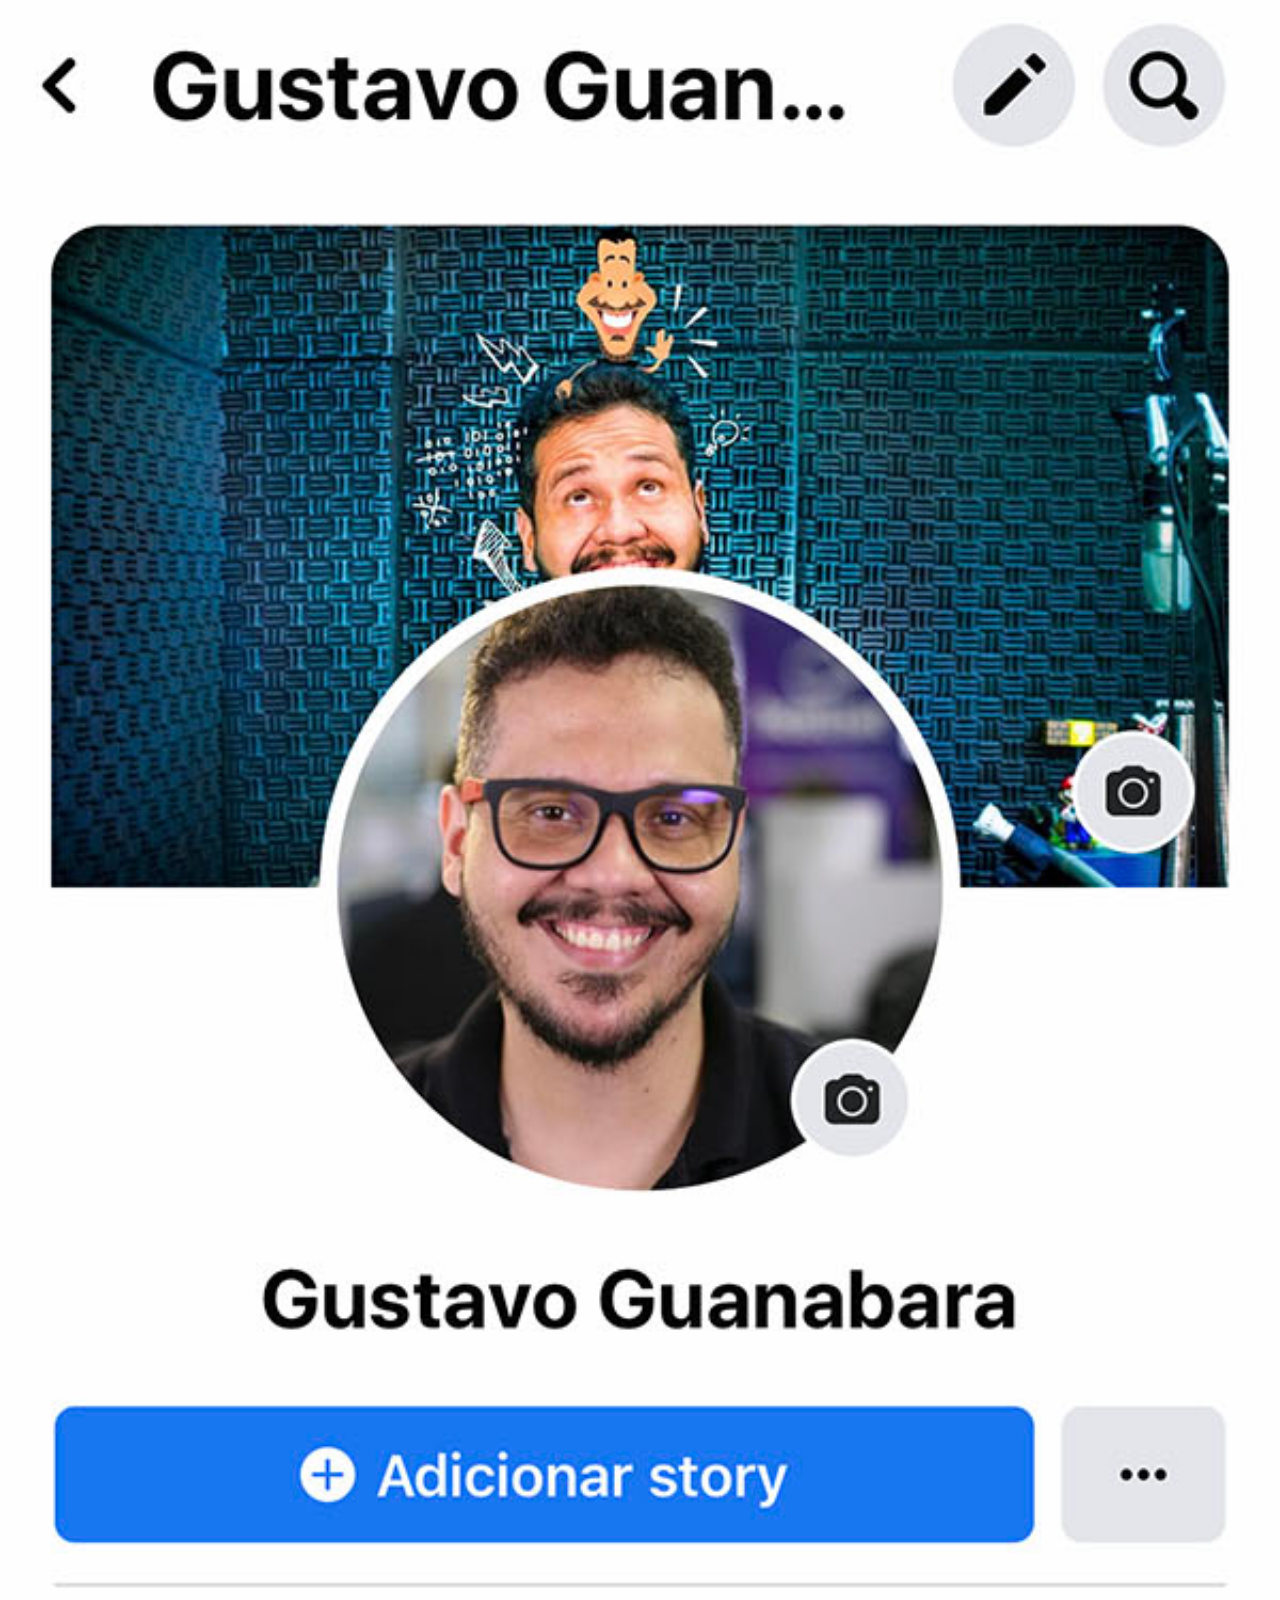
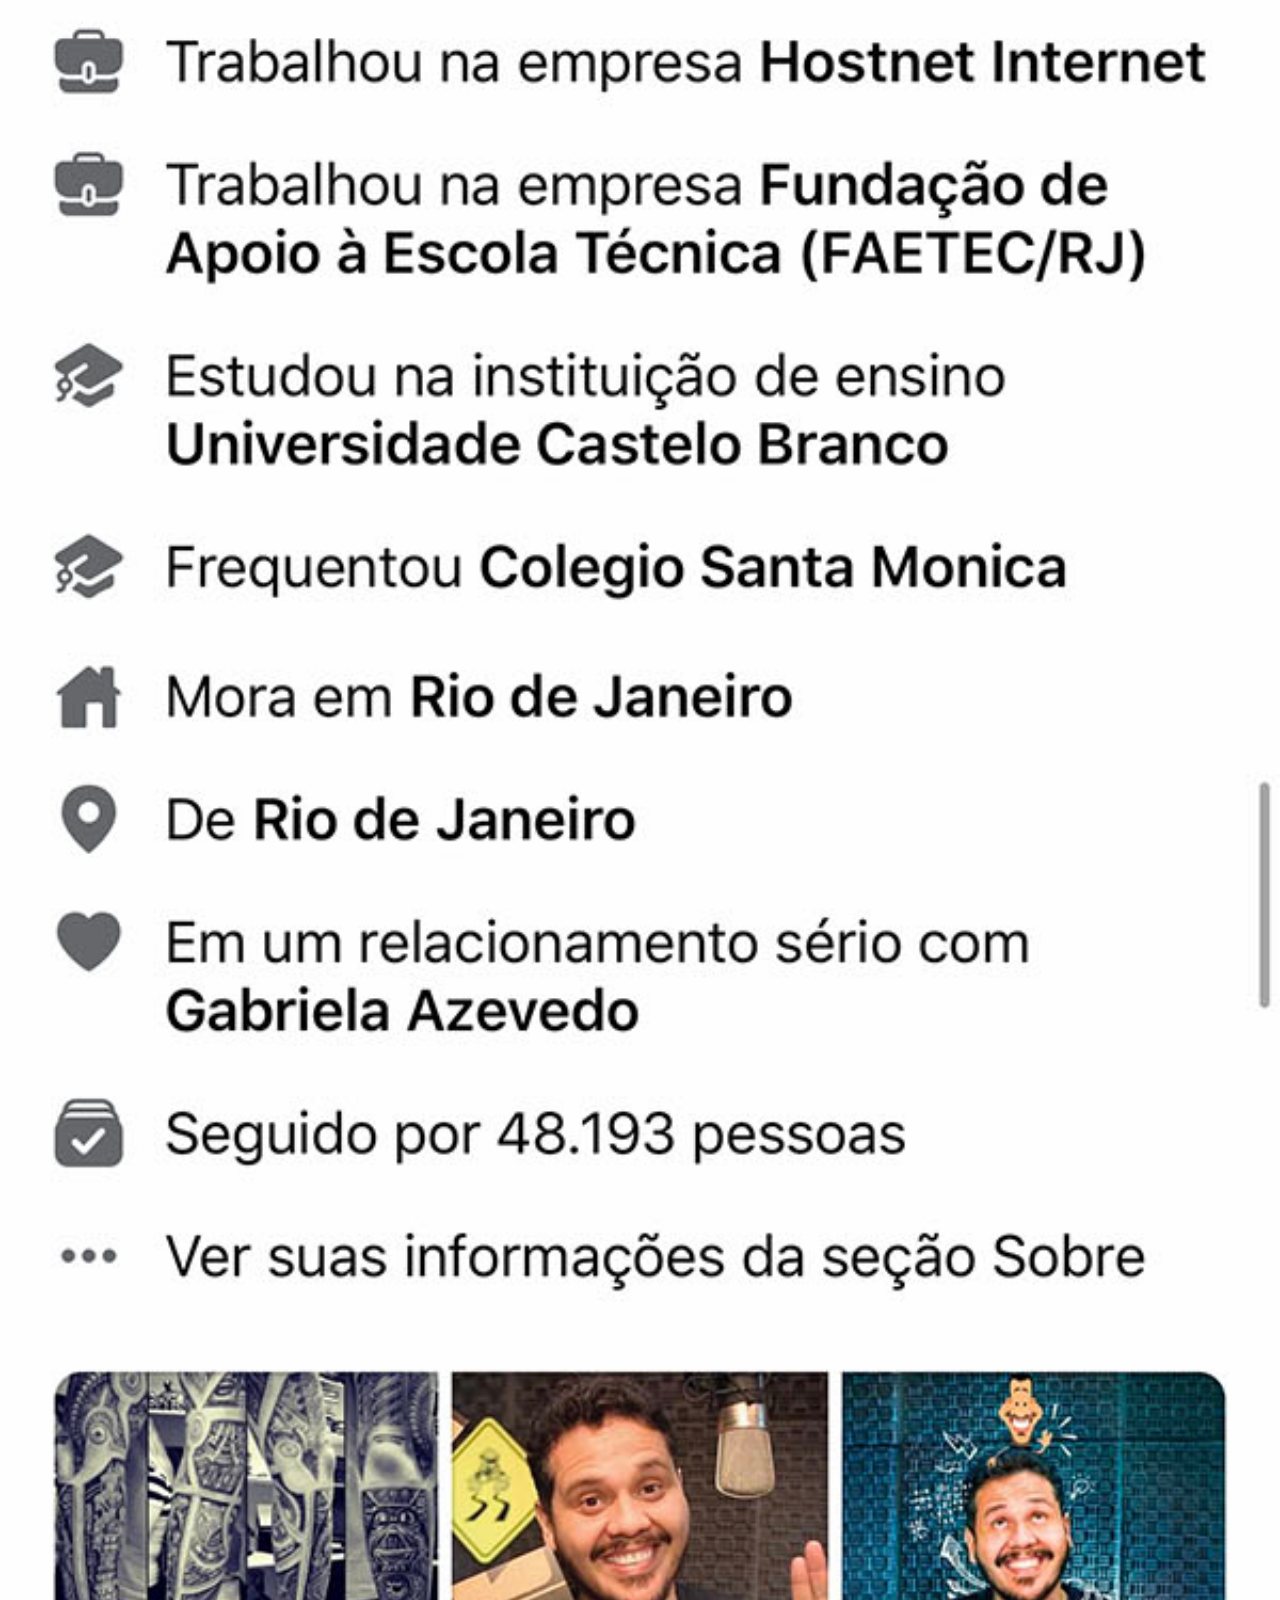
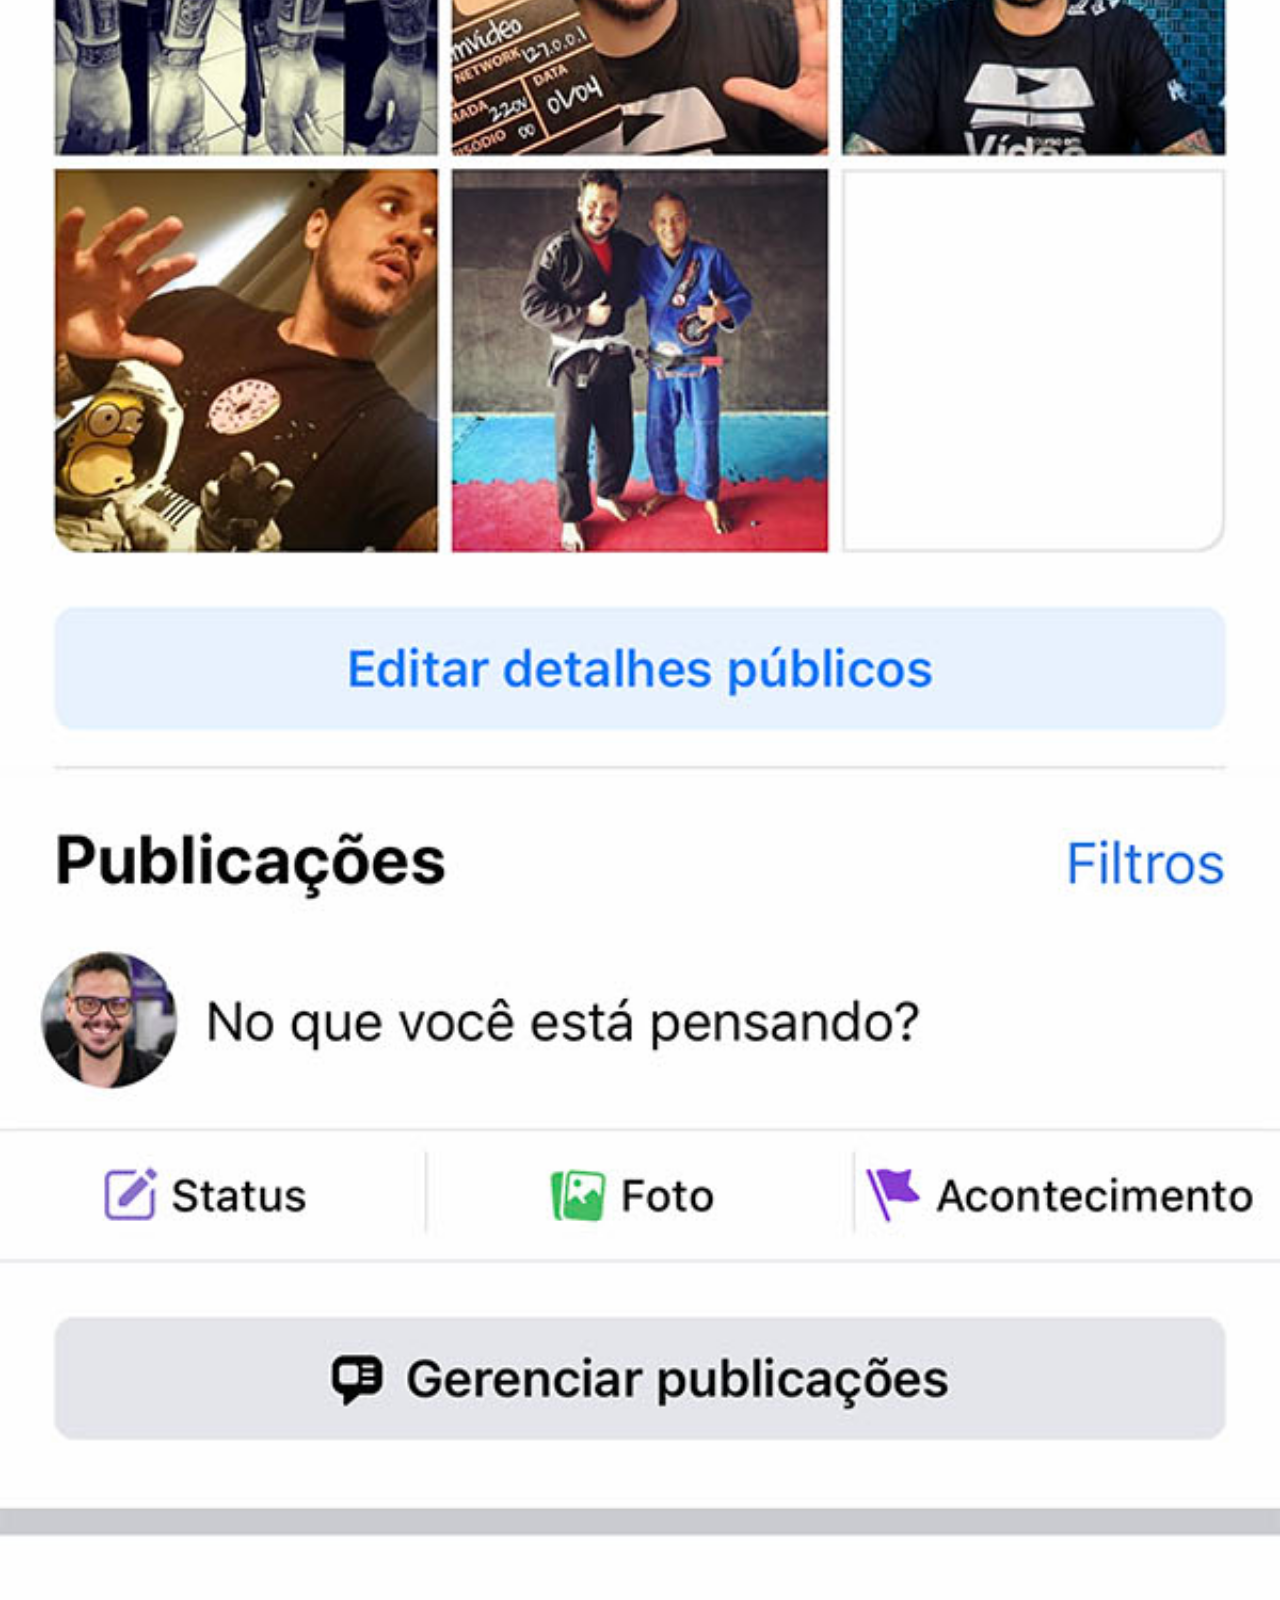
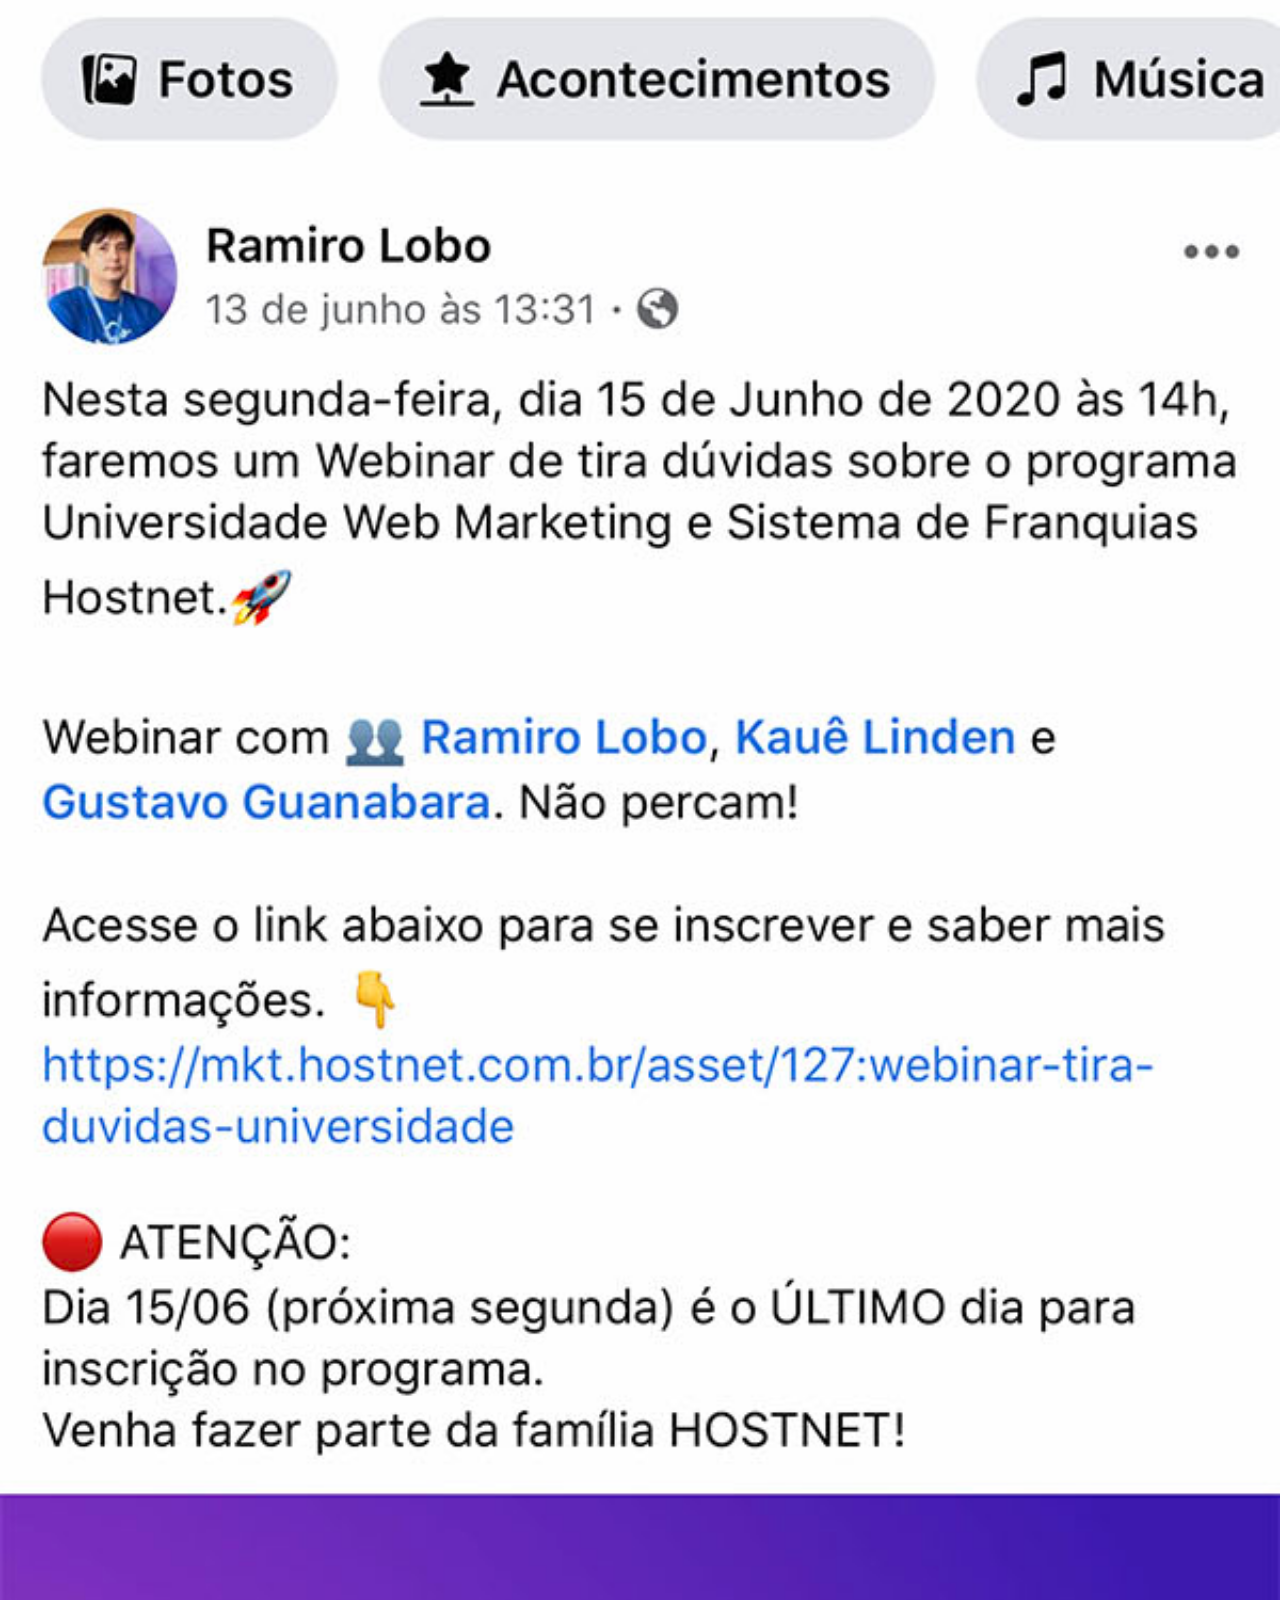
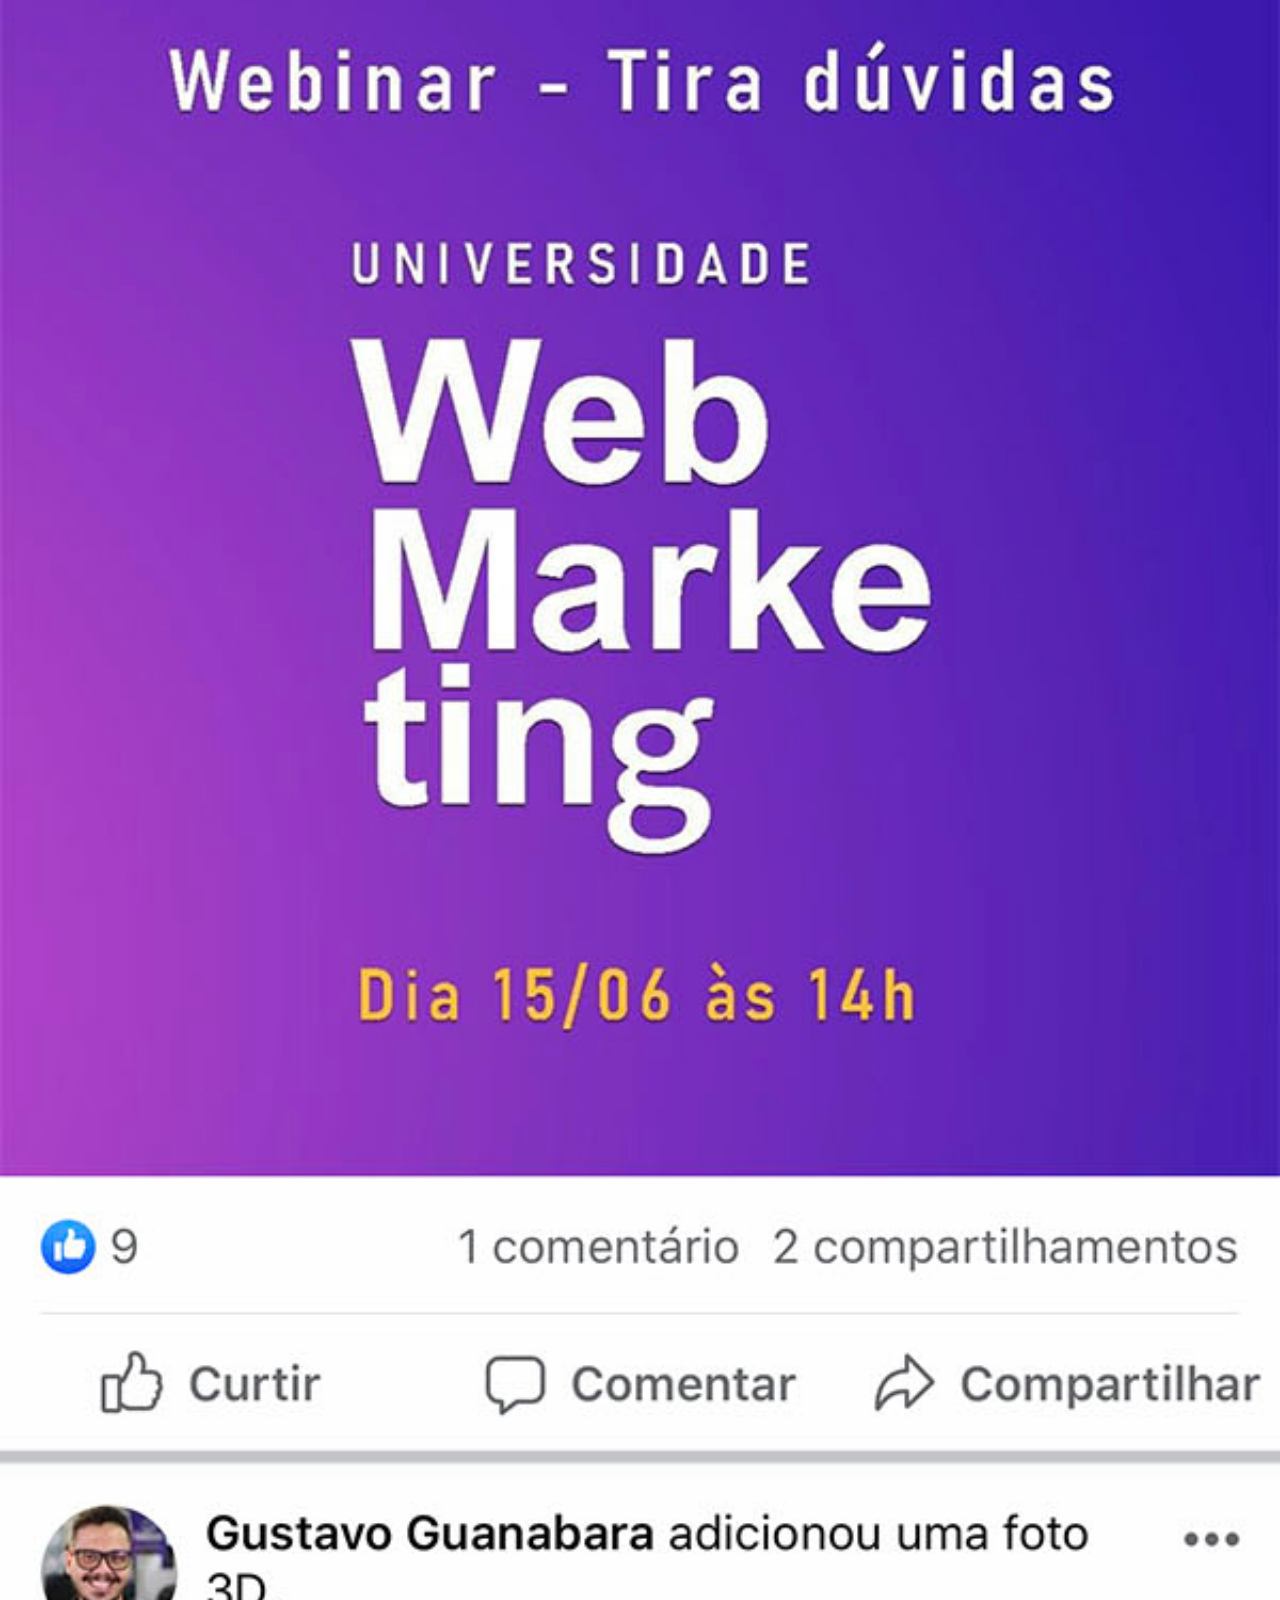
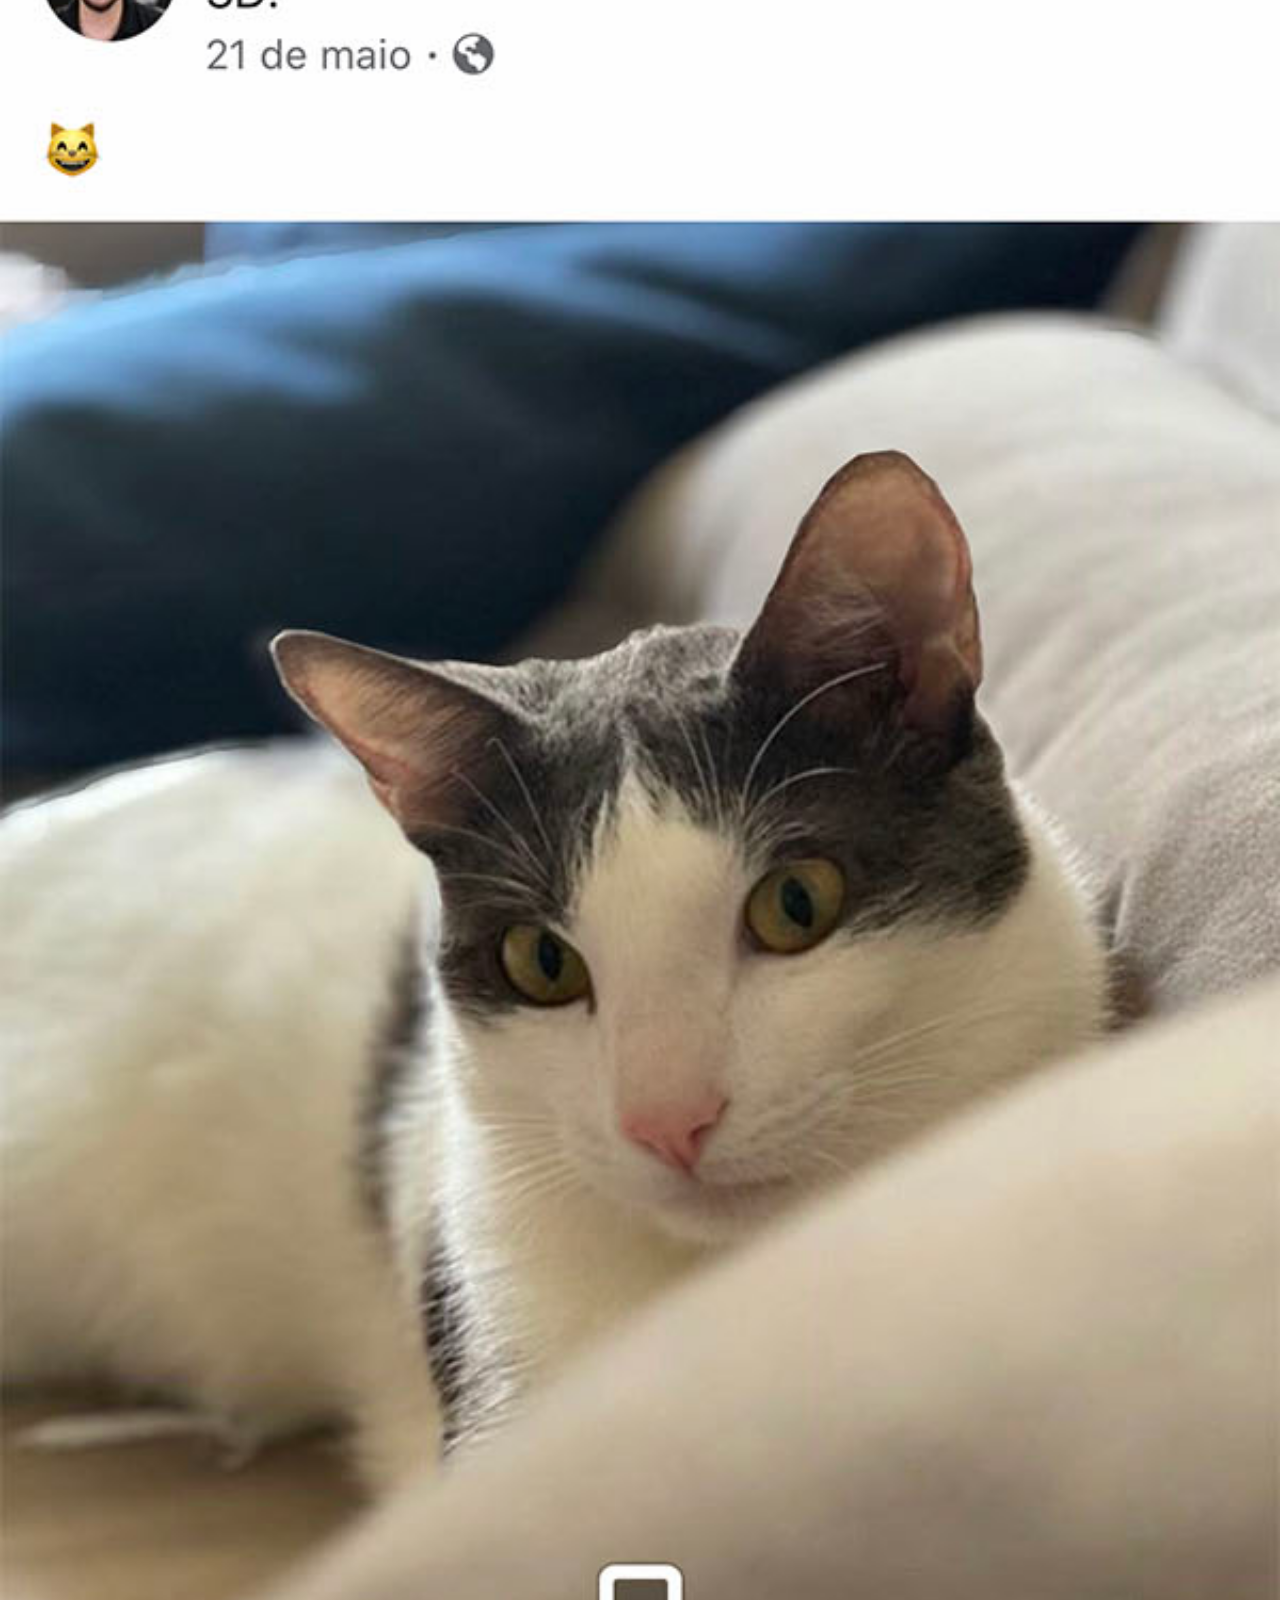
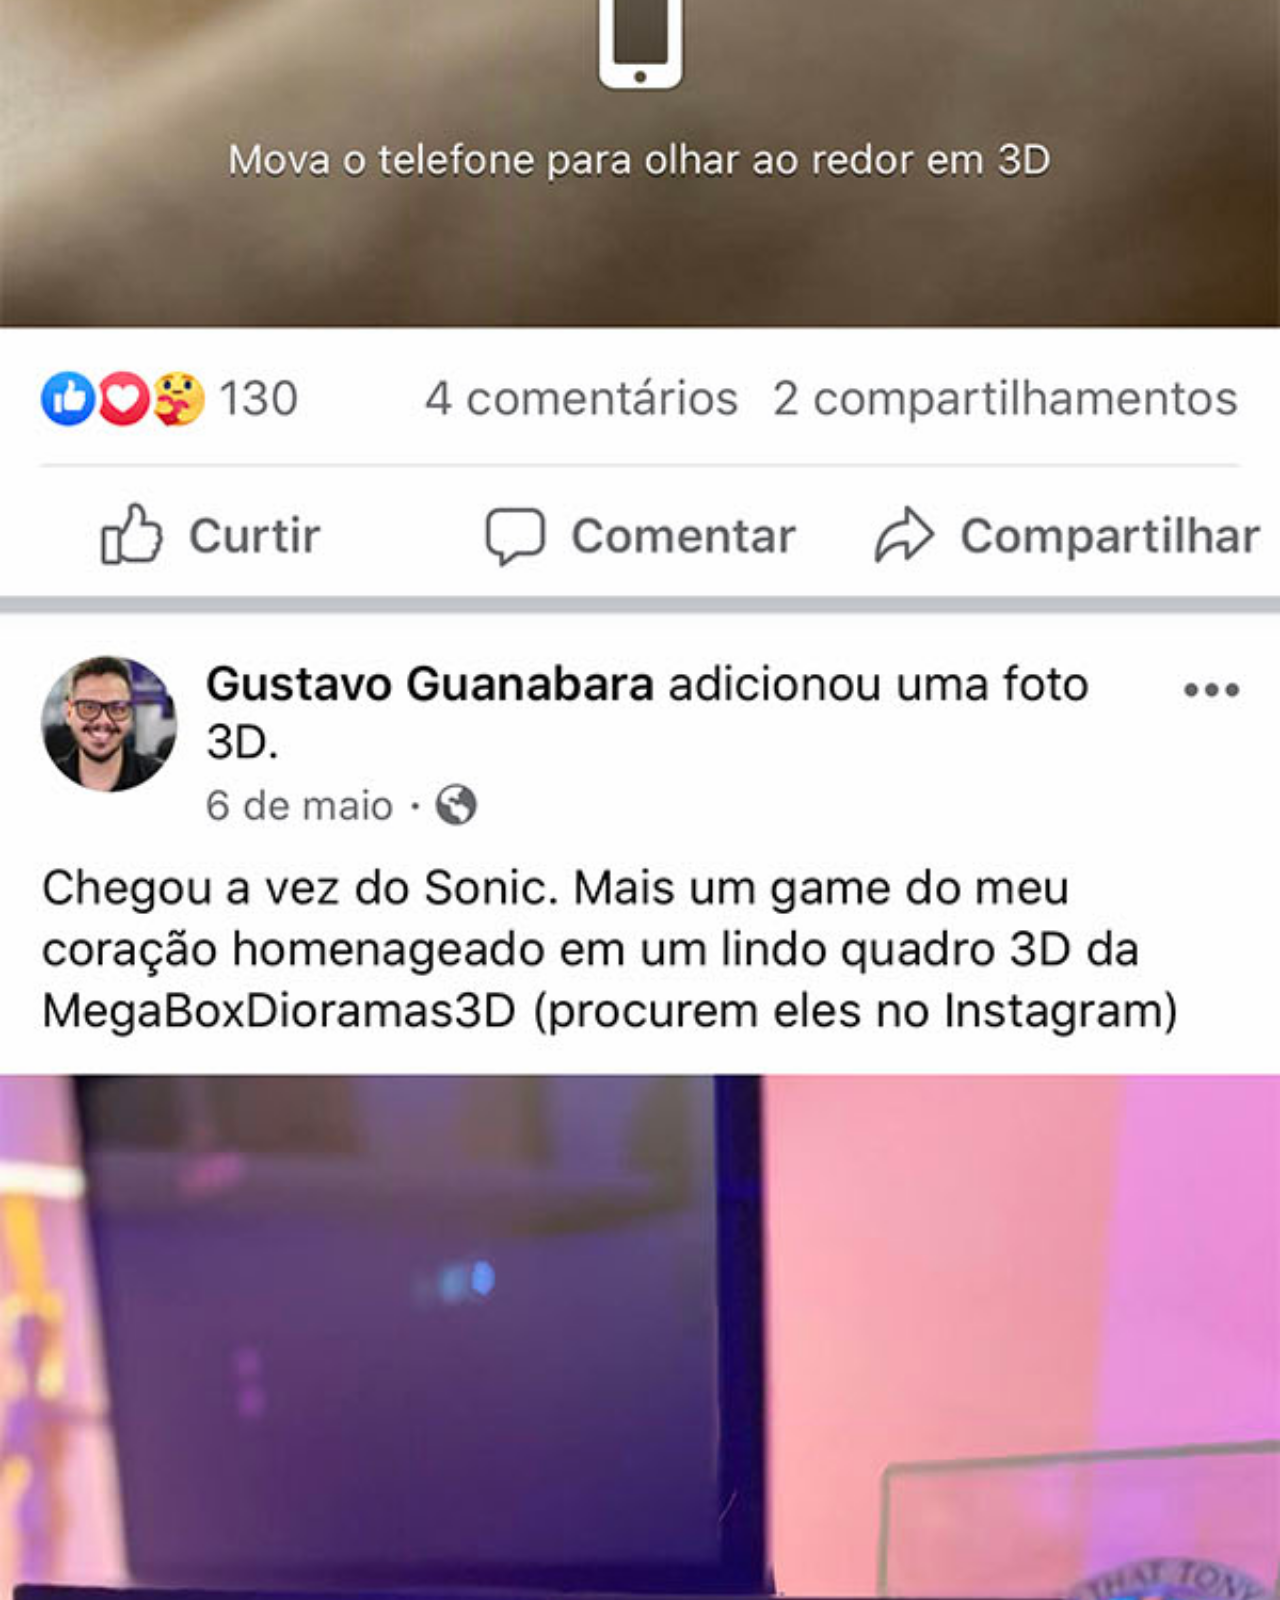
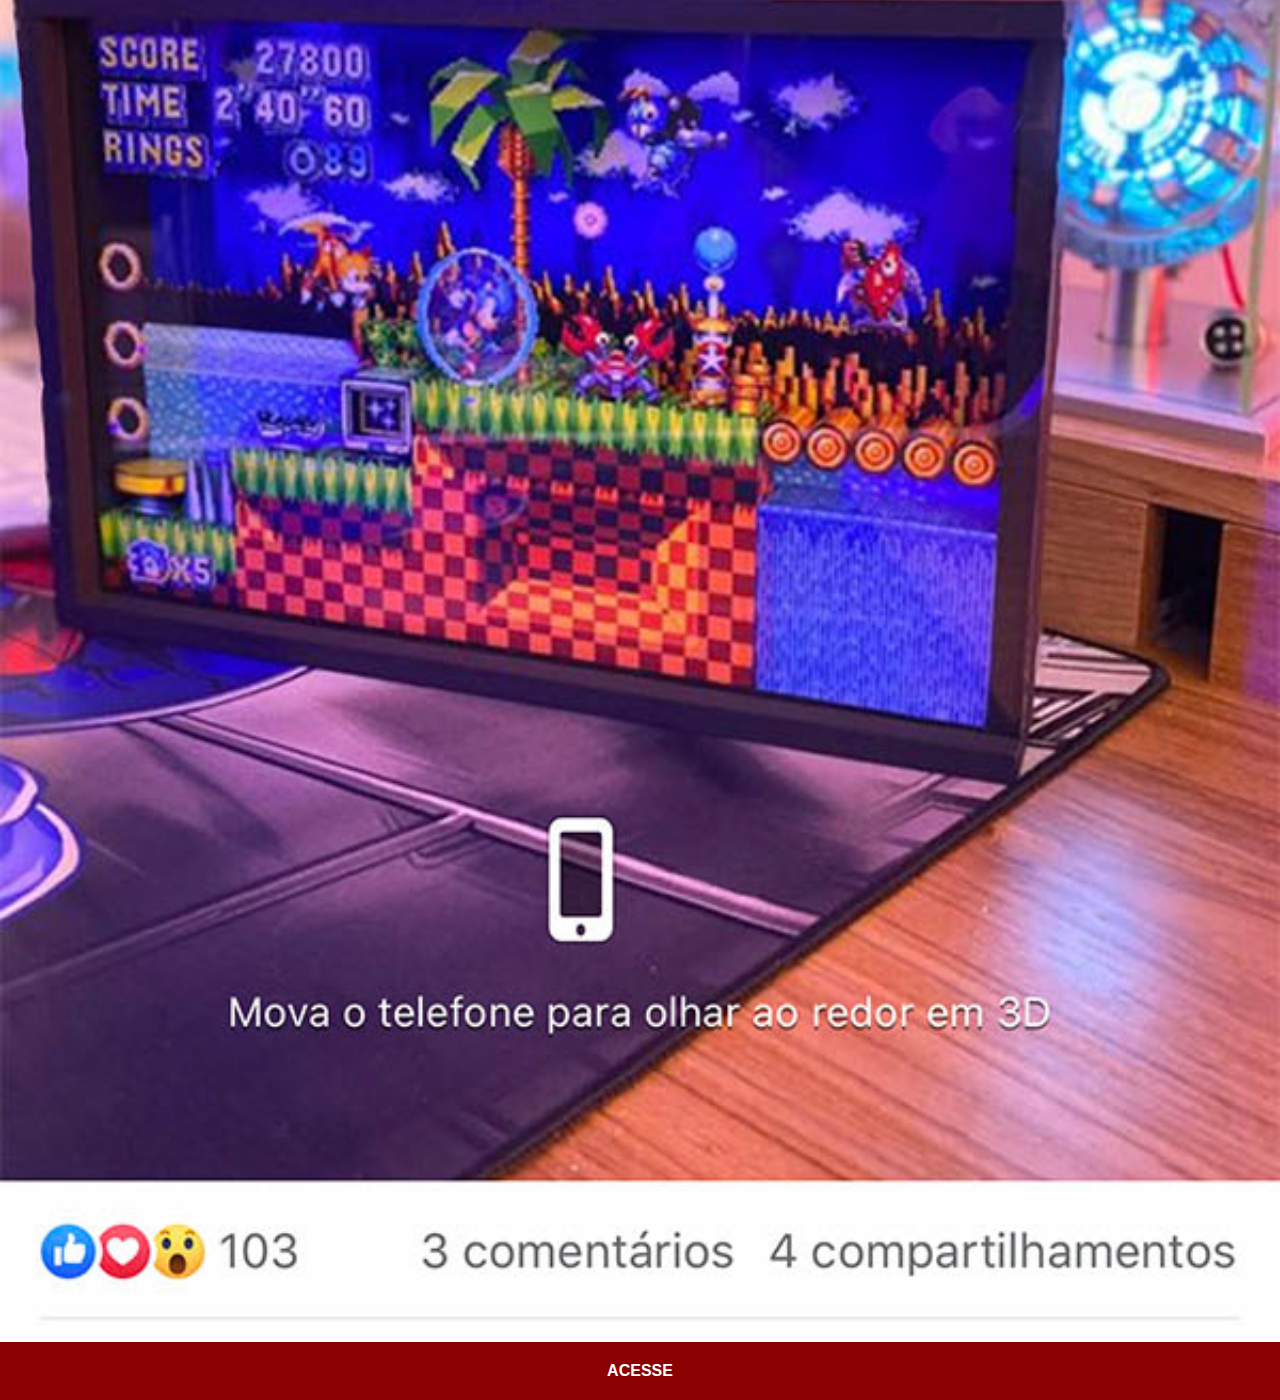
==== Facebook.html @ 46977b47 "Links concluidos" ====
<!DOCTYPE html>
<html lang="pt-br">
<head>
    <meta charset="UTF-8">
    <meta name="viewport" content="width=device-width, initial-scale=1.0">
    <title>Facebook</title>
    <link rel="stylesheet" href="Estilos/redes.css">
</head>
<body>
    <img src="imagens/tela-facebook.jpg" alt="Facebook">
    <a href="https://www.facebook.com/pagani.dias/?locale=pt_BR" target="_blank">ACESSE</a>
</body>
</html>
---- Estilos/redes.css ----
@charset "UTF-8";

*{
    padding: 0px;
    margin: 0px;
    font-family: Arial, Helvetica, sans-serif;

}

img{
    width: 100vw;
}

a{
    display: block;
    background-color: darkred;
    color: white;
    padding: 20px;
    text-align: center;
    font-weight: bolder;
    text-decoration: none;
}

a:hover{
    background-color: red;
}
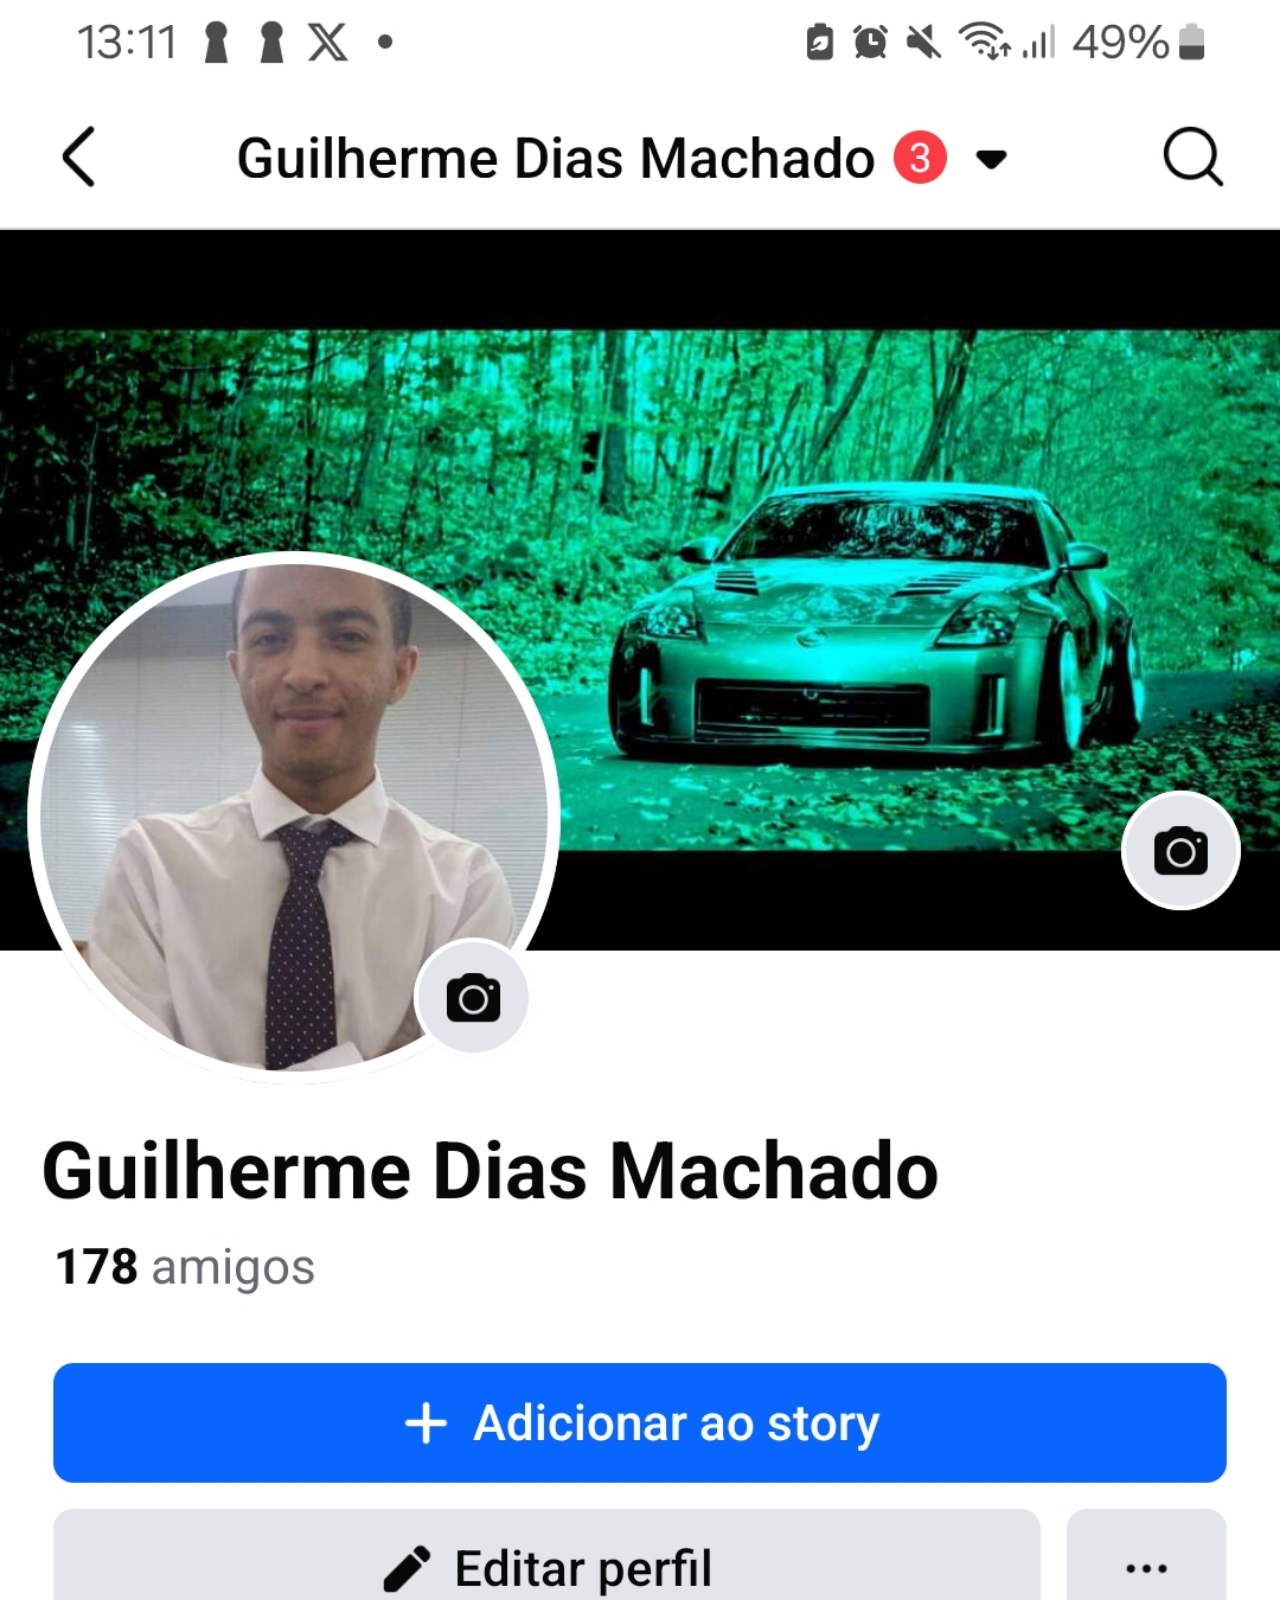
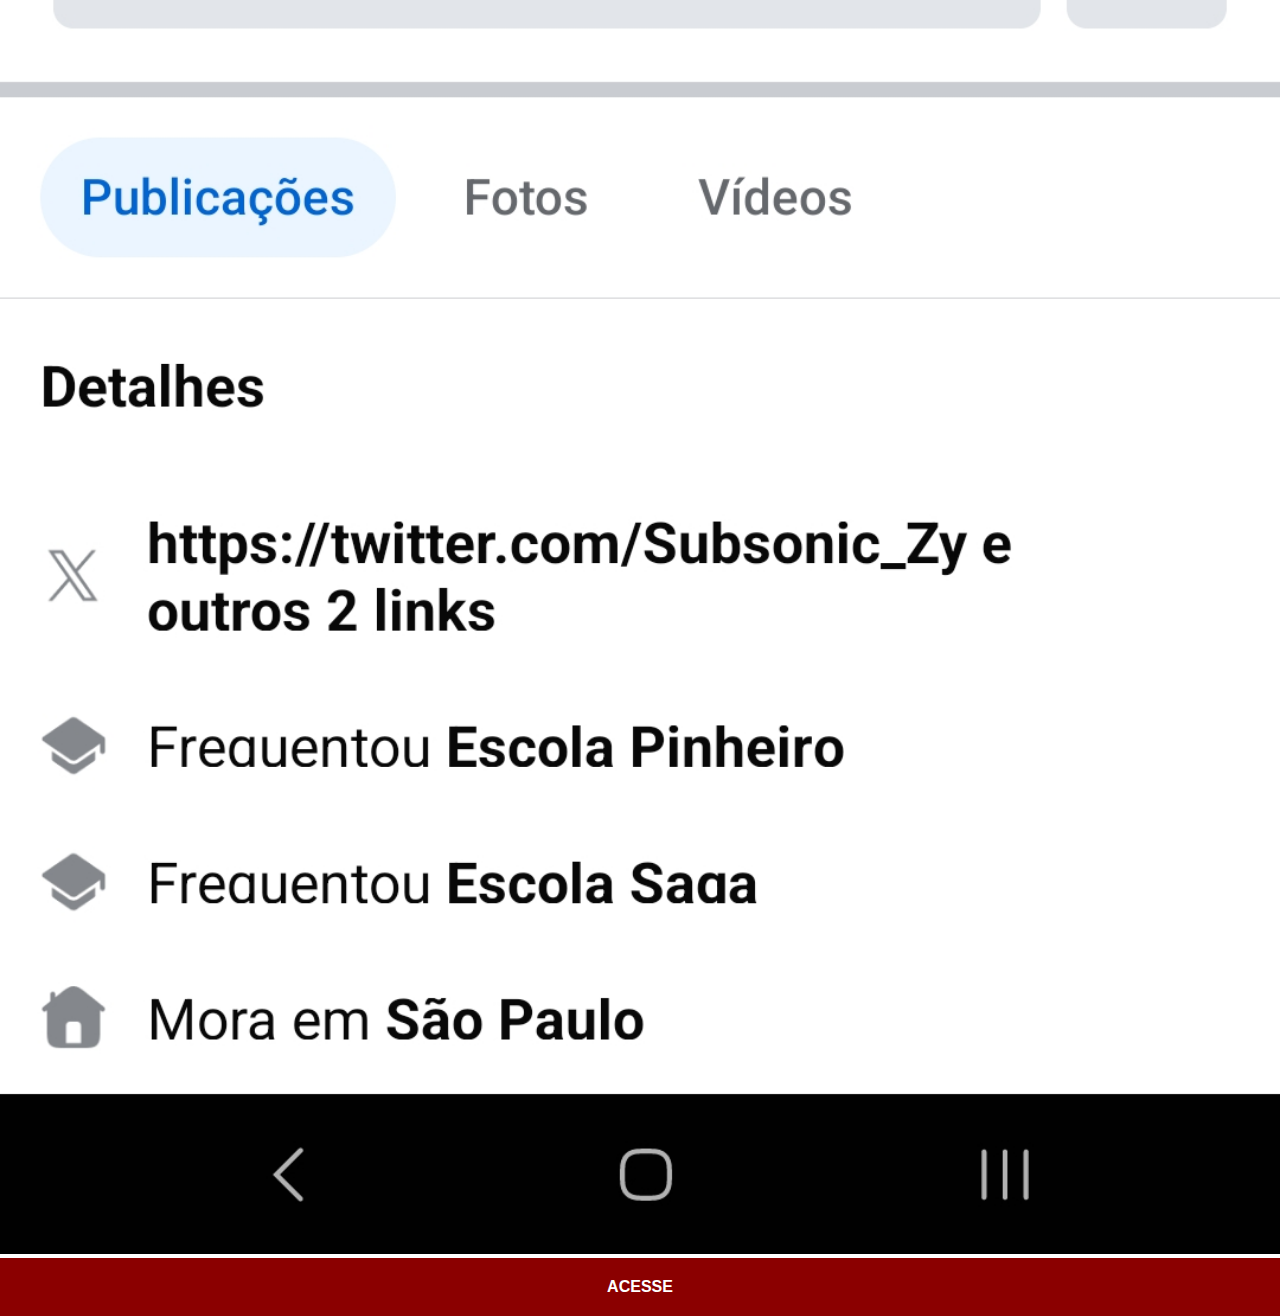
==== commit 443f7d22: "Up de imagens pasta portfolio" ====
--- a/Facebook.html
+++ b/Facebook.html
@@ -7,7 +7,7 @@
     <link rel="stylesheet" href="Estilos/redes.css">
 </head>
 <body>
-    <img src="imagens/tela-facebook.jpg" alt="Facebook">
+    <img src="portfolio/Facebook-tela.jpg" alt="Facebook">
     <a href="https://www.facebook.com/pagani.dias/?locale=pt_BR" target="_blank">ACESSE</a>
 </body>
 </html>